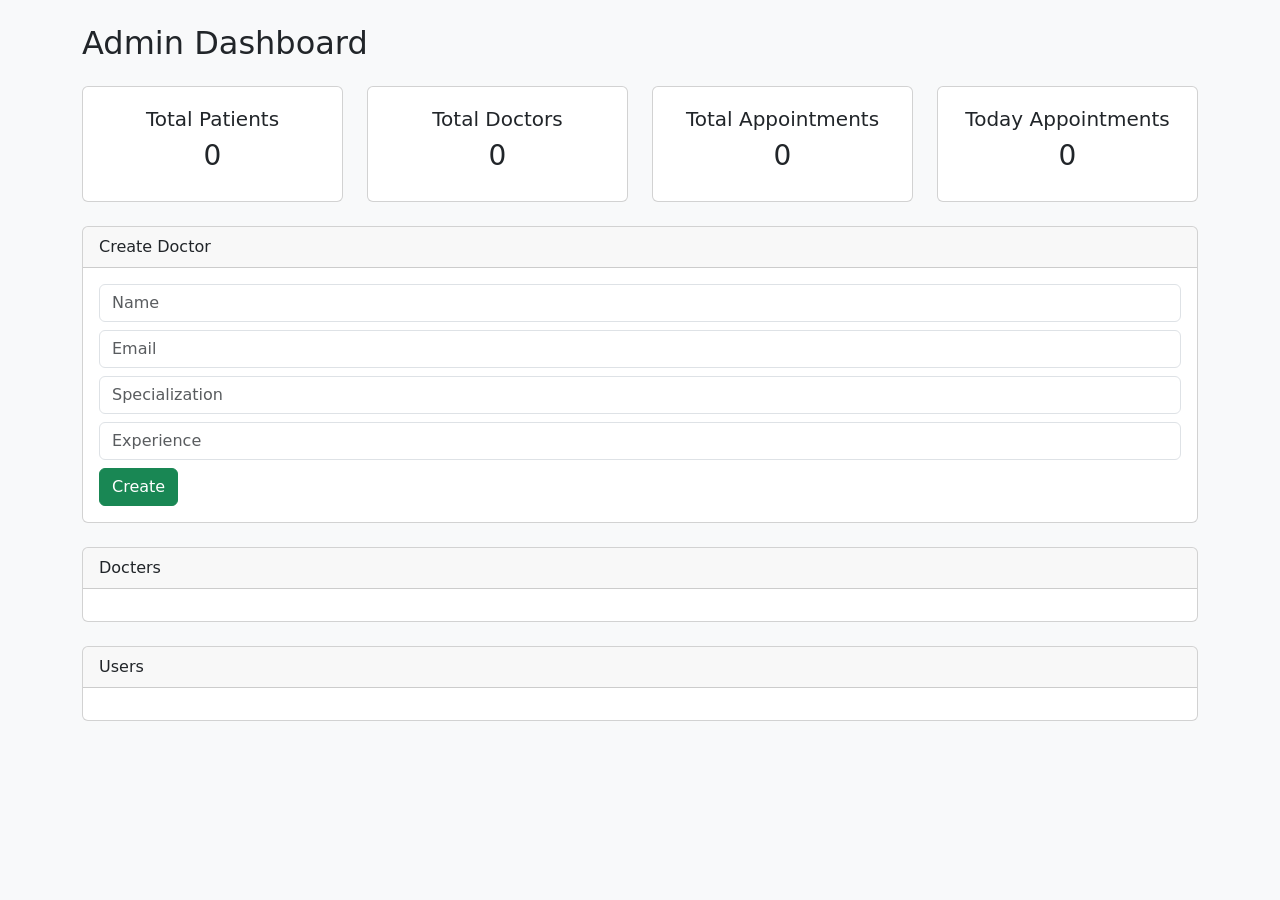
==== frontend/admin-dashboard.html @ 99e1549a "get all user and docters" ====
<!DOCTYPE html>
<html lang="en">
<head>
<meta charset="UTF-8">
<title>Admin Dashboard</title>

<link href="https://cdn.jsdelivr.net/npm/bootstrap@5.3.2/dist/css/bootstrap.min.css" rel="stylesheet"/>

<style>
.card-box { text-align:center; padding:20px; }
</style>
</head>

<body class="bg-light">

<div class="container py-4">

<h2 class="mb-4">Admin Dashboard</h2>

<!-- DASHBOARD STATS -->
<div class="row mb-4">
  <div class="col-md-3"><div class="card card-box"><h5>Total Patients</h5><h3 id="patients">0</h3></div></div>
  <div class="col-md-3"><div class="card card-box"><h5>Total Doctors</h5><h3 id="doctors">0</h3></div></div>
  <div class="col-md-3"><div class="card card-box"><h5>Total Appointments</h5><h3 id="appointments">0</h3></div></div>
  <div class="col-md-3"><div class="card card-box"><h5>Today Appointments</h5><h3 id="today">0</h3></div></div>
</div>

<!-- CREATE DOCTOR -->
<div class="card mb-4">
  <div class="card-header">Create Doctor</div>
  <div class="card-body">
    <input id="dname" class="form-control mb-2" placeholder="Name">
    <input id="demail" class="form-control mb-2" placeholder="Email">
    <input id="dspec" class="form-control mb-2" placeholder="Specialization">
    <input id="dexp" class="form-control mb-2" placeholder="Experience">
    <button class="btn btn-success" onclick="createDoctor()">Create</button>
  </div>
</div>

<!-- DOCTORS LIST -->
<div class="card mb-4">
  <div class="card-header">Docters</div>
  <div class="card-body" id="doctorList"></div>
</div>

<!-- USERS LIST -->
<div class="card">
  <div class="card-header">Users</div>
  <div class="card-body" id="userList"></div>
</div>

</div>

<script>
const API = "http://localhost:8080/api";

async function apiCall(url, options = {}) {
  const token = localStorage.getItem("accessToken");

  options.headers = {
    "Content-Type": "application/json",
    "Authorization": "Bearer " + token
  };

  return fetch(url, options);
}

// ================= DASHBOARD =================
async function loadDashboard(){
  const res = await apiCall(API + "/admin/dashboard");
  const data = await res.json();

  document.getElementById("patients").innerText = data.totalPatients;
  document.getElementById("doctors").innerText = data.totalDocters;
  document.getElementById("appointments").innerText = data.totalAppointments;
  document.getElementById("today").innerText = data.todayAppointments;
}

// ================= CREATE DOCTOR =================
async function createDoctor(){
  const payload = {
    name: dname.value,
    email: demail.value,
    specialization: dspec.value,
    experienceInYears: dexp.value
  };

  const res = await apiCall(API + "/admin/docter", {
    method:"POST",
    body: JSON.stringify(payload)
  });

  if(res.ok){
    alert("Doctor Created");
    loadDoctors();
  } else {
    alert("Error creating doctor");
  }
}

// ================= GET DOCTORS =================
async function loadDoctors(){
  const res = await apiCall(API + "/admin/docters");
  const data = await res.json();

  const html = data.map(d => `
    <div class="border p-2 mb-2">
      <b>${d.name}</b> (${d.specialization})
      <button class="btn btn-danger btn-sm float-end"
        onclick="deleteDoctor(${d.id})">Delete</button>
    </div>
  `).join("");

  document.getElementById("doctorList").innerHTML = html;
}

// ================= DELETE DOCTOR =================
async function deleteDoctor(id){
  await apiCall(API + "/admin/docters/" + id, { method:"DELETE" });
  loadDoctors();
}

// ================= USERS =================
async function loadUsers(){
  const res = await apiCall(API + "/admin/users");
  const data = await res.json();

  const html = data.map(u => `
    <div class="border p-2 mb-2">
      <b>${u.name}</b> (${u.email})
      <button class="btn btn-danger btn-sm float-end"
        onclick="deleteUser(${u.id})">Delete</button>
    </div>
  `).join("");

  document.getElementById("userList").innerHTML = html;
}

// ================= DELETE USER =================
async function deleteUser(id){
  await apiCall(API + "/admin/user/" + id, { method:"DELETE" });
  loadUsers();
}

// INIT
window.onload = () => {
  loadDashboard();
  loadDoctors();
  loadUsers();
};
</script>

</body>
</html>
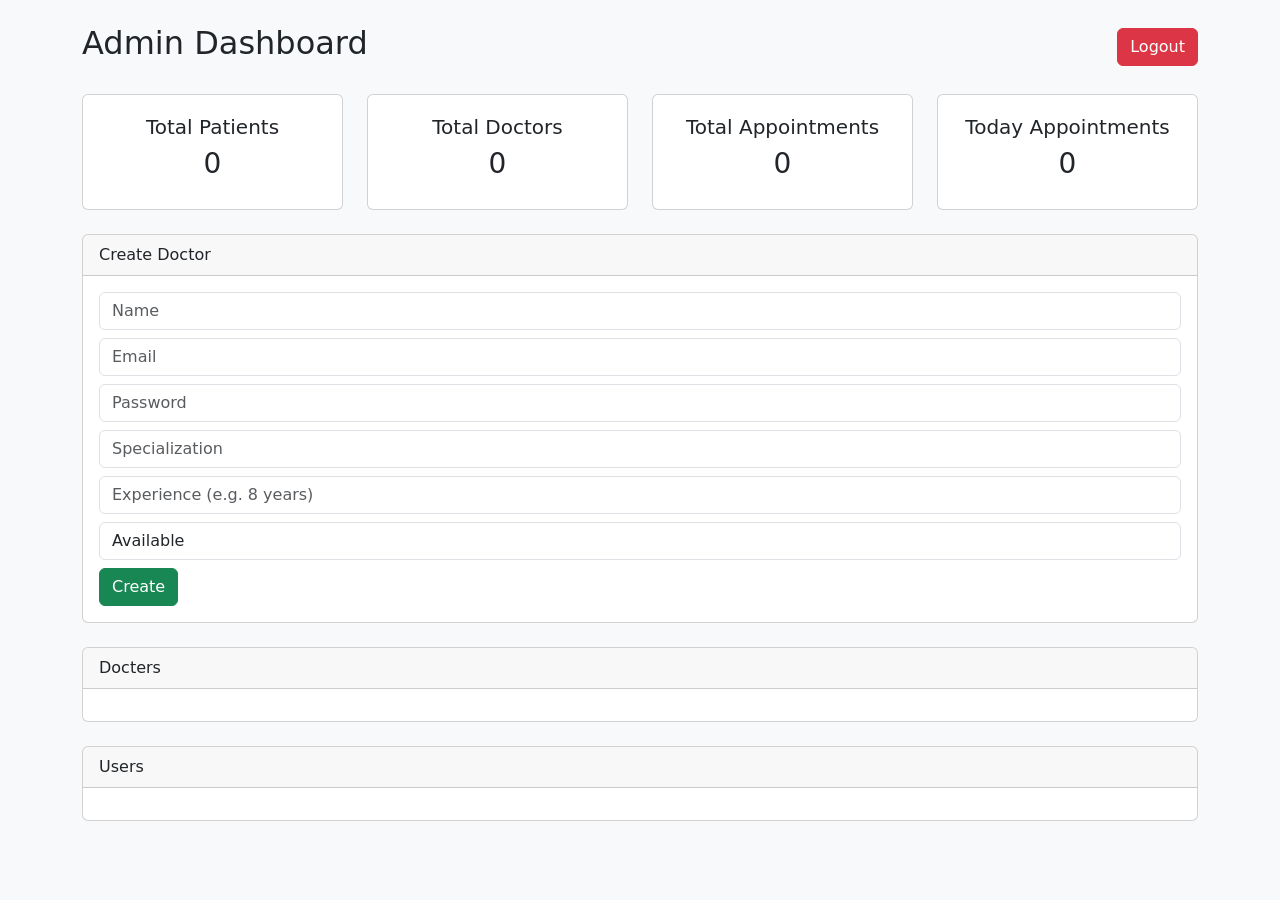
==== commit 41343db0: "create docter by admin" ====
--- a/frontend/admin-dashboard.html
+++ b/frontend/admin-dashboard.html
@@ -15,7 +15,10 @@
 
 <div class="container py-4">
 
-<h2 class="mb-4">Admin Dashboard</h2>
+<div class="d-flex justify-content-between align-items-center mb-4">
+  <h2>Admin Dashboard</h2>
+  <button class="btn btn-danger" onclick="logout()">Logout</button>
+</div>
 
 <!-- DASHBOARD STATS -->
 <div class="row mb-4">
@@ -29,11 +32,25 @@
 <div class="card mb-4">
   <div class="card-header">Create Doctor</div>
   <div class="card-body">
+
     <input id="dname" class="form-control mb-2" placeholder="Name">
+
     <input id="demail" class="form-control mb-2" placeholder="Email">
+
+    <input id="dpassword" type="password" class="form-control mb-2" placeholder="Password">
+
     <input id="dspec" class="form-control mb-2" placeholder="Specialization">
-    <input id="dexp" class="form-control mb-2" placeholder="Experience">
+
+    <input id="dexp" class="form-control mb-2" placeholder="Experience (e.g. 8 years)">
+
+    <!-- Availability -->
+    <select id="dstatus" class="form-control mb-2">
+      <option value="true">Available</option>
+      <option value="false">Not Available</option>
+    </select>
+
     <button class="btn btn-success" onclick="createDoctor()">Create</button>
+
   </div>
 </div>
 
@@ -77,24 +94,40 @@
 }
 
 // ================= CREATE DOCTOR =================
-async function createDoctor(){
+async function createDoctor() {
+
   const payload = {
-    name: dname.value,
-    email: demail.value,
-    specialization: dspec.value,
-    experienceInYears: dexp.value
+    name: document.getElementById("dname").value,
+    email: document.getElementById("demail").value,
+    password: document.getElementById("dpassword").value,
+    specialization: document.getElementById("dspec").value,
+    experianceInYears: document.getElementById("dexp").value, // ⚠️ match backend spelling
+    availibility_stutus: document.getElementById("dstatus").value === "true"
   };
 
+  console.log("Payload:", payload);
+
   const res = await apiCall(API + "/admin/docter", {
-    method:"POST",
+    method: "POST",
     body: JSON.stringify(payload)
   });
 
-  if(res.ok){
-    alert("Doctor Created");
+  const data = await res.json().catch(() => null);
+
+  if (res.ok) {
+    alert("✅ Doctor Created Successfully");
+
+    // clear form
+    document.getElementById("dname").value = "";
+    document.getElementById("demail").value = "";
+    document.getElementById("dpassword").value = "";
+    document.getElementById("dspec").value = "";
+    document.getElementById("dexp").value = "";
+    document.getElementById("dstatus").value = "true";
+
     loadDoctors();
   } else {
-    alert("Error creating doctor");
+    alert("❌ Error: " + (data?.message || "Failed"));
   }
 }
 
@@ -116,7 +149,7 @@
 
 // ================= DELETE DOCTOR =================
 async function deleteDoctor(id){
-  await apiCall(API + "/admin/docters/" + id, { method:"DELETE" });
+  await apiCall(API + "/admin/docter/" + id, { method:"DELETE" });
   loadDoctors();
 }
 
@@ -142,6 +175,28 @@
   loadUsers();
 }
 
+//================== LOGOUT =================
+async function logout() {
+        if (!confirm("Are you sure you want to logout?")) return;
+
+        const refreshToken = localStorage.getItem("refreshToken");
+
+        try {
+          await fetch("http://localhost:8080/api/auth/logout", {
+            method: "POST",
+            headers: {
+              "Content-Type": "application/json",
+            },
+            body: JSON.stringify({ refreshToken }),
+          });
+        } catch (e) {
+          console.log("Logout API failed");
+        }
+
+        localStorage.clear();
+        window.location.href = "login.html";
+      }
+
 // INIT
 window.onload = () => {
   loadDashboard();
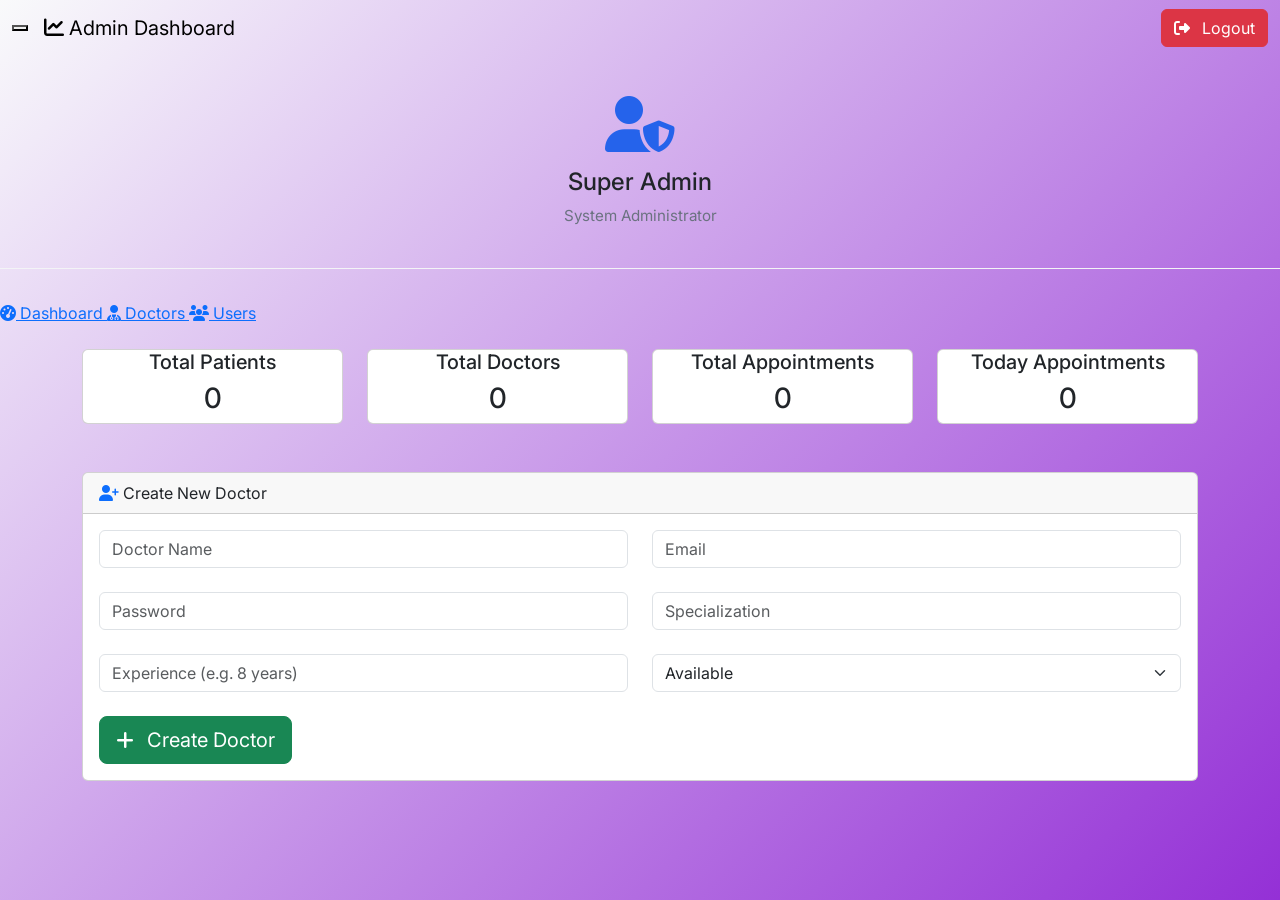
==== commit e0dacbba: "design admin-dashboard" ====
--- a/frontend/admin-dashboard.html
+++ b/frontend/admin-dashboard.html
@@ -1,75 +1,779 @@
-<!DOCTYPE html>
+<!doctype html>
 <html lang="en">
-<head>
-<meta charset="UTF-8">
-<title>Admin Dashboard</title>
-
-<link href="https://cdn.jsdelivr.net/npm/bootstrap@5.3.2/dist/css/bootstrap.min.css" rel="stylesheet"/>
-
-<style>
-.card-box { text-align:center; padding:20px; }
-</style>
-</head>
-
-<body class="bg-light">
-
-<div class="container py-4">
-
-<div class="d-flex justify-content-between align-items-center mb-4">
-  <h2>Admin Dashboard</h2>
-  <button class="btn btn-danger" onclick="logout()">Logout</button>
-</div>
-
-<!-- DASHBOARD STATS -->
-<div class="row mb-4">
-  <div class="col-md-3"><div class="card card-box"><h5>Total Patients</h5><h3 id="patients">0</h3></div></div>
-  <div class="col-md-3"><div class="card card-box"><h5>Total Doctors</h5><h3 id="doctors">0</h3></div></div>
-  <div class="col-md-3"><div class="card card-box"><h5>Total Appointments</h5><h3 id="appointments">0</h3></div></div>
-  <div class="col-md-3"><div class="card card-box"><h5>Today Appointments</h5><h3 id="today">0</h3></div></div>
-</div>
-
-<!-- CREATE DOCTOR -->
-<div class="card mb-4">
-  <div class="card-header">Create Doctor</div>
-  <div class="card-body">
-
-    <input id="dname" class="form-control mb-2" placeholder="Name">
-
-    <input id="demail" class="form-control mb-2" placeholder="Email">
-
-    <input id="dpassword" type="password" class="form-control mb-2" placeholder="Password">
-
-    <input id="dspec" class="form-control mb-2" placeholder="Specialization">
-
-    <input id="dexp" class="form-control mb-2" placeholder="Experience (e.g. 8 years)">
-
-    <!-- Availability -->
-    <select id="dstatus" class="form-control mb-2">
-      <option value="true">Available</option>
-      <option value="false">Not Available</option>
-    </select>
-
-    <button class="btn btn-success" onclick="createDoctor()">Create</button>
-
-  </div>
-</div>
-
-<!-- DOCTORS LIST -->
-<div class="card mb-4">
-  <div class="card-header">Docters</div>
-  <div class="card-body" id="doctorList"></div>
-</div>
-
-<!-- USERS LIST -->
-<div class="card">
-  <div class="card-header">Users</div>
-  <div class="card-body" id="userList"></div>
-</div>
-
-</div>
-
+  <head>
+    <meta charset="UTF-8" />
+    <meta name="viewport" content="width=device-width, initial-scale=1.0" />
+    <title>Admin Dashboard - MediCare Hospital</title>
+
+    <link
+      href="https://cdn.jsdelivr.net/npm/bootstrap@5.3.2/dist/css/bootstrap.min.css"
+      rel="stylesheet"
+    />
+    <link
+      href="https://cdnjs.cloudflare.com/ajax/libs/font-awesome/6.4.2/css/all.min.css"
+      rel="stylesheet"
+    />
+    <link
+      href="https://fonts.googleapis.com/css2?family=Inter:wght@300;400;500;600;700;800&display=swap"
+      rel="stylesheet"
+    />
+
+    <style>
+      :root {
+    --primary: #2563eb;
+    --primary-dark: #1d4ed8;
+    --secondary: #1e293b;
+    --success: #10b981;
+    --danger: #ef4444;
+    --gray-50: #f9fafb;
+    --gray-100: #f3f4f6;
+    --gray-900: #111827;
+    --sidebar-w: 280px;
+    --shadow: 0 10px 25px -5px rgba(0,0,0,0.1);
+    --shadow-lg: 0 20px 50px -10px rgba(0,0,0,0.15);
+}
+
+/* ================= BASE ================= */
+* { box-sizing: border-box; }
+
+html { height: 100%; }
+
+body {
+    font-family: 'Inter', -apple-system, sans-serif;
+    background: linear-gradient(135deg, var(--gray-50) 0%, #9430d6 100%);
+    min-height: 100vh;
+    margin: 0;
+    overflow-x: hidden;
+    overflow-y: auto;
+}
+
+/* ================= NAVBAR ================= */
+.navbar-custom {
+    background: white !important;
+    border-bottom: 1px solid #e5e7eb;
+    padding: 1rem 2rem;
+    box-shadow: var(--shadow);
+    position: sticky;
+    top: 0;
+    z-index: 1060;
+}
+
+.navbar-brand-custom {
+    font-size: 1.5rem;
+    font-weight: 800;
+    color: var(--primary) !important;
+    display: flex;
+    align-items: center;
+    gap: 0.75rem;
+}
+
+/* ================= HAMBURGER ================= */
+.hamburger {
+    width: 48px;
+    height: 48px;
+    border: 1px solid #d1d5db;
+    background: white;
+    border-radius: 12px;
+    display: flex;
+    flex-direction: column;
+    justify-content: center;
+    align-items: center;
+    gap: 4px;
+    cursor: pointer;
+    transition: all 0.3s ease;
+    box-shadow: var(--shadow);
+}
+
+.hamburger:hover {
+    border-color: var(--primary);
+    box-shadow: 0 5px 15px rgba(37,99,235,0.2);
+}
+
+.hamburger span {
+    height: 3px;
+    width: 24px;
+    background: var(--secondary);
+    border-radius: 2px;
+    transition: all 0.3s ease;
+}
+
+.hamburger.active span:nth-child(1) {
+    transform: rotate(45deg) translate(6px, 6px);
+}
+
+.hamburger.active span:nth-child(2) {
+    opacity: 0;
+}
+
+.hamburger.active span:nth-child(3) {
+    transform: rotate(-45deg) translate(6px, -6px);
+}
+
+ 
+
+/* ================= SIDEBAR ================= */
+.sidebar-custom {
+    width: var(--sidebar-w);
+    height: 100vh;
+    position: fixed;
+    top: 0;
+    left: 0;
+    background: white;
+    border-right: 1px solid #e5e7eb;
+    padding: 2rem 0;
+    transition: all 0.3s ease;
+    z-index: 1050;
+    box-shadow: var(--shadow-lg);
+    overflow-y: auto;
+}
+
+.sidebar-user {
+    padding: 2.5rem 2rem;
+    text-align: center;
+    border-bottom: 1px solid #f3f4f6;
+    margin-bottom: 2rem;
+}
+
+.sidebar-user i {
+    font-size: 3.5rem;
+    color: var(--primary);
+    margin-bottom: 1rem;
+}
+
+.sidebar-user h3 {
+    color: var(--secondary);
+    font-size: 1.3rem;
+    font-weight: 700;
+    margin: 0 0 0.5rem 0;
+}
+
+.sidebar-user p {
+    color: #6b7280;
+    font-size: 0.95rem;
+    margin: 0;
+}
+
+/* ================= SIDEBAR LINKS ================= */
+.sidebar-link {
+    display: flex;
+    align-items: center;
+    gap: 1rem;
+    padding: 1.25rem 2rem;
+    color: #6b7280 !important;
+    text-decoration: none !important;
+    font-weight: 600;
+    font-size: 1rem;
+    transition: all 0.3s ease;
+    border-left: 4px solid transparent;
+    margin: 0 1rem;
+    border-radius: 0 12px 12px 0;
+}
+
+.sidebar-link i {
+    font-size: 1.2rem;
+    width: 24px;
+    text-align: center;
+    color: #9ca3af;
+}
+
+.sidebar-link:hover {
+    color: var(--primary) !important;
+    background: #f8fafc;
+    border-left-color: var(--primary);
+    transform: translateX(8px);
+}
+
+.sidebar-link.active {
+    color: var(--primary) !important;
+    background: linear-gradient(90deg, rgba(37,99,235,0.1), transparent);
+    border-left-color: var(--primary);
+    font-weight: 700;
+}
+
+.sidebar-link.active i {
+    color: var(--primary);
+}
+
+/* ================= MAIN CONTENT ================= */
+.main-wrapper {
+    margin-left: var(--sidebar-w);
+    padding: 2.5rem;
+    min-height: 100vh;
+    transition: all 0.3s ease;
+    overflow-y: auto;
+}
+
+/* ================= STATS CARDS ================= */
+.stats-grid {
+    display: grid;
+    grid-template-columns: repeat(auto-fit, minmax(280px, 1fr));
+    gap: 2rem;
+    margin-bottom: 3rem;
+}
+
+.stat-card {
+    background: white;
+    border-radius: 20px;
+    padding: 2.5rem;
+    text-align: center;
+    border: 1px solid #f3f4f6;
+    box-shadow: var(--shadow);
+    transition: all 0.3s ease;
+    position: relative;
+    overflow: hidden;
+}
+
+.stat-card::before {
+    content: '';
+    position: absolute;
+    top: 0;
+    left: 0;
+    right: 0;
+    height: 4px;
+    background: linear-gradient(90deg, var(--primary), var(--success), var(--info));
+}
+
+.stat-card:hover {
+    transform: translateY(-8px);
+    box-shadow: var(--shadow-lg);
+}
+
+.stat-icon {
+    width: 80px;
+    height: 80px;
+    background: linear-gradient(135deg, var(--primary), var(--primary-dark));
+    border-radius: 20px;
+    display: flex;
+    align-items: center;
+    justify-content: center;
+    margin: 0 auto 1.5rem;
+    font-size: 2rem;
+    color: white;
+    box-shadow: 0 10px 30px rgba(37,99,235,0.3);
+}
+
+.stat-card:nth-child(2) .stat-icon {
+    background: linear-gradient(135deg, var(--success), #059669);
+    box-shadow: 0 10px 30px rgba(16,185,129,0.3);
+}
+
+.stat-card:nth-child(3) .stat-icon {
+    background: linear-gradient(135deg, var(--info), #0284c7);
+    box-shadow: 0 10px 30px rgba(56,189,248,0.3);
+}
+
+.stat-card:nth-child(4) .stat-icon {
+    background: linear-gradient(135deg, var(--warning), #d97706);
+    box-shadow: 0 10px 30px rgba(245,158,11,0.3);
+}
+
+.stat-label {
+    color: #6b7280;
+    font-size: 0.95rem;
+    font-weight: 600;
+    text-transform: uppercase;
+    letter-spacing: 0.5px;
+    margin-bottom: 1rem;
+}
+
+.stat-number {
+    font-size: 3rem;
+    font-weight: 800;
+    color: var(--secondary);
+    margin: 0;
+    line-height: 1;
+}
+
+/* ================= CONTENT CARDS ================= */
+.card-custom {
+    border: none !important;
+    border-radius: 20px !important;
+    background: white !important;
+    box-shadow: var(--shadow) !important;
+    margin-bottom: 2rem !important;
+    overflow: hidden;
+    text-align: center;
+}
+
+.card-header-custom {
+    background: linear-gradient(135deg, #f8fafc 0%, #f1f5f9 100%);
+    border-bottom: 1px solid #e5e7eb;
+    padding: 2rem 2.5rem !important;
+    font-weight: 700 !important;
+    font-size: 1.3rem !important;
+    color: var(--secondary) !important;
+    display: flex;
+    align-items: center;
+    gap: 1rem;
+}
+
+.card-body-custom {
+    padding: 2.5rem !important;
+    overflow-y: auto;
+    max-height: 70vh;
+}
+
+/* ================= FORM ELEMENTS ================= */
+.form-control-custom, .form-select-custom {
+    border-radius: 12px !important;
+    padding: 1rem 1.25rem !important;
+    border: 2px solid #e5e7eb !important;
+    background: white !important;
+    font-size: 1rem !important;
+    transition: all 0.3s ease !important;
+    margin-bottom: 1.5rem !important;
+    box-shadow: 0 1px 3px rgba(0,0,0,0.05);
+}
+
+.form-control-custom:focus, .form-select-custom:focus {
+    border-color: var(--primary) !important;
+    box-shadow: 0 0 0 3px rgba(37,99,235,0.1), var(--shadow);
+    transform: translateY(-2px);
+}
+
+/* ================= BUTTONS ================= */
+.btn-custom {
+    padding: 1rem 2rem !important;
+    border-radius: 12px !important;
+    font-weight: 600 !important;
+    font-size: 1rem !important;
+    border: none !important;
+    transition: all 0.3s ease !important;
+    box-shadow: var(--shadow);
+    text-transform: uppercase;
+    letter-spacing: 0.5px;
+}
+
+.btn-primary-custom {
+    background: linear-gradient(135deg, var(--primary), var(--primary-dark)) !important;
+    color: white !important;
+}
+
+.btn-success-custom {
+    background: linear-gradient(135deg, var(--success), #059669) !important;
+    color: white !important;
+}
+
+.btn-danger-custom {
+    background: linear-gradient(135deg, var(--danger), #dc2626) !important;
+    color: white !important;
+}
+
+.btn-custom:hover {
+    transform: translateY(-3px);
+    box-shadow: var(--shadow-lg);
+}
+
+/* ================= LIST ITEMS ================= */
+.list-item {
+    border: 1px solid #e5e7eb !important;
+    border-radius: 16px !important;
+    padding: 2rem !important;
+    margin-bottom: 1.5rem !important;
+    background: white !important;
+    transition: all 0.3s ease !important;
+    box-shadow: 0 2px 10px rgba(0,0,0,0.05) !important;
+    display: flex !important;
+    justify-content: space-between !important;
+    align-items: center !important;
+}
+
+.list-item:hover {
+    border-color: var(--primary) !important;
+    box-shadow: var(--shadow-lg);
+    transform: translateY(-2px);
+}
+
+/* ================= RESPONSIVE - SCROLL FIXED ================= */
+@media (max-width: 991px) {
+    .sidebar-custom { 
+        transform: translateX(-100%); 
+        z-index: 1050;
+    }
+    
+    .sidebar-custom.active { 
+        transform: translateX(0); 
+    }
+    
+    .main-wrapper { 
+        margin-left: 0 !important; 
+        padding: 2rem 1.5rem !important; 
+        /* ✅ FIXED: Always scrollable */
+        overflow-y: auto !important;
+        height: auto !important;
+    }
+    
+    /* ✅ FIXED: Body scroll lock ONLY when sidebar active */
+    body.sidebar-open {
+        overflow: hidden !important;
+    }
+    
+    /* ✅ FIXED: Overlay covers full screen */
+    .overlay {
+        z-index: 1045 !important;
+    }
+}
+
+@media (max-width: 768px) {
+    .main-wrapper { 
+        padding: 1.5rem 1rem !important; 
+        overflow-y: auto !important;
+    }
+    
+    .stats-grid { 
+        grid-template-columns: 1fr; 
+        gap: 1.5rem !important;
+    }
+    
+    .card-body-custom { 
+        padding: 2rem 1.5rem !important; 
+        max-height: none !important;
+        overflow-y: auto !important;
+    }
+    
+    .btn-custom { 
+        width: 100%; 
+        margin-bottom: 1rem !important;
+    }
+}
+
+@media (max-width: 576px) {
+    :root { 
+        --sidebar-w: 100vw; 
+    }
+    
+    .sidebar-custom { 
+        width: 100vw !important; 
+        /* ✅ FIXED: Sidebar scrolls independently */
+        overflow-y: auto !important;
+        overflow-x: hidden !important;
+    }
+    
+    .main-wrapper { 
+        padding: 1rem 0.75rem !important; 
+        /* ✅ FIXED: Main always scrolls */
+        overflow-y: auto !important;
+        height: auto !important;
+    }
+    
+    .list-item { 
+        flex-direction: column; 
+        gap: 1.5rem; 
+        text-align: center; 
+        padding: 1.75rem !important;
+    }
+    
+    /* ✅ FIXED: Mobile card padding */
+    .card-body-custom {
+        padding: 1.75rem 1.25rem !important;
+    }
+    
+    .stat-card {
+        padding: 2.5rem 1.5rem !important;
+        margin-bottom: 1.5rem !important;
+    }
+}
+
+/* ================= SCROLL LOCK - MOBILE ONLY ================= */
+@media (max-width: 991px) {
+    /* ✅ FIXED: Lock body scroll when sidebar open */
+    .sidebar-custom.active ~ .main-wrapper,
+    .sidebar-custom.active ~ body {
+        overflow: hidden !important;
+    }
+    
+    /* ✅ FIXED: Unlock when sidebar closed */
+    .sidebar-custom:not(.active) ~ .main-wrapper,
+    .sidebar-custom:not(.active) ~ body {
+        overflow-y: auto !important;
+    }
+}
+
+/* ================= SECTIONS ================= */
+.section { display: none; }
+.section.active { display: block; }
+
+.col-md-3.col-sm-6 {
+    text-align: center;
+}
+    </style>
+  </head>
+
+  <body>
 <script>
-const API = "http://localhost:8080/api";
+
+</script>
+
+
+    <!-- NAVBAR -->
+    <nav class="navbar">
+      <div class="container-fluid">
+        <div class="d-flex align-items-center gap-3">
+          <button id="toggleBtn" class="menu-toggle">
+            <span></span>
+            <span></span>
+            <span></span>
+          </button>
+          <span class="navbar-brand">
+            <i class="fas fa-chart-line"></i> Admin Dashboard
+          </span>
+        </div>
+        <button class="btn btn-danger" onclick="logout()">
+          <i class="fas fa-sign-out-alt me-2"></i> Logout
+        </button>
+      </div>
+    </nav>
+
+    <!-- OVERLAY -->
+    <div id="overlay" class="overlay"></div>
+
+    <!-- SIDEBAR -->
+    <div id="sidebar" class="sidebar">
+      <div class="sidebar-user">
+        <i class="fas fa-user-shield"></i>
+        <h4>Super Admin</h4>
+        <p>System Administrator</p>
+      </div>
+
+      <nav class="sidebar-nav">
+        <a href="#dashboard" class="active" onclick="showSection('dashboard')">
+          <i class="fas fa-tachometer-alt"></i>
+          <span>Dashboard</span>
+        </a>
+        <a href="#doctors" onclick="showSection('doctors')">
+          <i class="fas fa-user-md"></i>
+          <span>Doctors</span>
+        </a>
+        <a href="#users" onclick="showSection('users')">
+          <i class="fas fa-users"></i>
+          <span>Users</span>
+        </a>
+      </nav>
+    </div>
+
+    <!-- MAIN CONTENT -->
+    <div class="main-content">
+      <div class="container py-4">
+        <!-- DASHBOARD SECTION -->
+        <section id="dashboardSection" class="section active">
+          <div class="row stats-row mb-5 g-4" id="statsRow">
+            <div class="col-md-3 col-sm-6">
+              <div class="card card-box fade-in">
+                <h5>Total Patients</h5>
+                <h3 id="patients">0</h3>
+              </div>
+            </div>
+            <div class="col-md-3 col-sm-6">
+              <div class="card card-box fade-in">
+                <h5>Total Doctors</h5>
+                <h3 id="doctors">0</h3>
+              </div>
+            </div>
+            <div class="col-md-3 col-sm-6">
+              <div class="card card-box fade-in">
+                <h5>Total Appointments</h5>
+                <h3 id="appointments">0</h3>
+              </div>
+            </div>
+            <div class="col-md-3 col-sm-6">
+              <div class="card card-box fade-in">
+                <h5>Today Appointments</h5>
+                <h3 id="today">0</h3>
+              </div>
+            </div>
+          </div>
+
+          <!-- CREATE DOCTOR -->
+          <div class="card mb-4">
+            <div class="card-header">
+              <i class="fas fa-user-plus text-primary"></i>
+              Create New Doctor
+            </div>
+            <div class="card-body">
+              <div class="row g-4">
+                <div class="col-md-6">
+                  <input
+                    id="dname"
+                    class="form-control"
+                    placeholder="Doctor Name"
+                  />
+                </div>
+                <div class="col-md-6">
+                  <input
+                    id="demail"
+                    type="email"
+                    class="form-control"
+                    placeholder="Email"
+                  />
+                </div>
+                <div class="col-md-6">
+                  <input
+                    id="dpassword"
+                    type="password"
+                    class="form-control"
+                    placeholder="Password"
+                  />
+                </div>
+                <div class="col-md-6">
+                  <input
+                    id="dspec"
+                    class="form-control"
+                    placeholder="Specialization"
+                  />
+                </div>
+                <div class="col-md-6">
+                  <input
+                    id="dexp"
+                    class="form-control"
+                    placeholder="Experience (e.g. 8 years)"
+                  />
+                </div>
+                <div class="col-md-6">
+                  <select id="dstatus" class="form-select">
+                    <option value="true">Available</option>
+                    <option value="false">Not Available</option>
+                  </select>
+                </div>
+                <div class="col-12">
+                  <button
+                    class="btn btn-success btn-lg"
+                    onclick="createDoctor()"
+                  >
+                    <i class="fas fa-plus me-2"></i> Create Doctor
+                  </button>
+                </div>
+              </div>
+            </div>
+          </div>
+        </section>
+
+        <!-- DOCTORS SECTION -->
+        <section id="doctorsSection" class="section">
+          <div class="card">
+            <div class="card-header">
+              <i class="fas fa-user-md text-info"></i>
+              Doctors Management
+            </div>
+            <div class="card-body" id="doctorList">
+              <div class="text-center py-5">
+                <i class="fas fa-spinner fa-spin fa-3x text-muted mb-4"></i>
+                <h5 class="text-muted">Loading doctors...</h5>
+              </div>
+            </div>
+          </div>
+        </section>
+
+        <!-- USERS SECTION -->
+        <section id="usersSection" class="section">
+          <div class="card">
+            <div class="card-header">
+              <i class="fas fa-users text-success"></i>
+              Users Management
+            </div>
+            <div class="card-body" id="userList">
+              <div class="text-center py-5">
+                <i class="fas fa-spinner fa-spin fa-3x text-muted mb-4"></i>
+                <h5 class="text-muted">Loading users...</h5>
+              </div>
+            </div>
+          </div>
+        </section>
+      </div>
+    </div>
+
+    <script src="https://cdn.jsdelivr.net/npm/bootstrap@5.3.2/dist/js/bootstrap.bundle.min.js"></script>
+
+    <script>
+      // /* ================= SIDEBAR TOGGLE ================= */
+      // const toggleBtn = document.getElementById("toggleBtn");
+      // const sidebar = document.getElementById("sidebar");
+      // const overlay = document.getElementById("overlay");
+
+      // function toggleSidebar() {
+      //   sidebar.classList.toggle("active");
+      //   overlay.classList.toggle("active");
+      //   toggleBtn.classList.toggle("active");
+      //   document.body.style.overflow = sidebar.classList.contains("active")
+      //     ? "hidden"
+      //     : "";
+      // }
+
+      // toggleBtn.addEventListener("click", toggleSidebar);
+      // overlay.addEventListener("click", toggleSidebar);
+
+      // window.addEventListener("resize", () => {
+      //   if (window.innerWidth >= 992) {
+      //     sidebar.classList.remove("active");
+      //     overlay.classList.remove("active");
+      //     toggleBtn.classList.remove("active");
+      //     document.body.style.overflow = "";
+      //   }
+      // });
+
+      // // Close sidebar on mobile nav click
+      // document.querySelectorAll(".sidebar-nav a").forEach((link) => {
+      //   link.addEventListener("click", () => {
+      //     if (window.innerWidth < 992) toggleSidebar();
+      //   });
+      // });
+
+      // ✅ PERFECT MOBILE SCROLL HANDLER
+function toggleSidebar() {
+    const sidebar = document.querySelector('.sidebar-custom');
+    const overlay = document.querySelector('.overlay');
+    const hamburger = document.querySelector('.hamburger');
+    
+    sidebar.classList.toggle("active");
+    overlay.classList.toggle("active");
+    hamburger.classList.toggle("active");
+    
+    // 🔥 FIXED: Perfect mobile scroll lock
+    if (window.innerWidth <= 991) {
+        if (sidebar.classList.contains("active")) {
+            document.body.classList.add("sidebar-open");
+            document.body.style.overflow = "hidden";
+            document.documentElement.style.overflow = "hidden";
+        } else {
+            document.body.classList.remove("sidebar-open");
+            document.body.style.overflow = "";
+            document.documentElement.style.overflow = "";
+        }
+    }
+}
+
+// 🔥 FIXED: Resize handler
+window.addEventListener("resize", () => {
+    if (window.innerWidth > 991) {
+        document.querySelector('.sidebar-custom').classList.remove("active");
+        document.querySelector('.overlay').classList.remove("active");
+        document.querySelector('.hamburger').classList.remove("active");
+        document.body.classList.remove("sidebar-open");
+        document.body.style.overflow = "";
+        document.documentElement.style.overflow = "";
+    }
+});
+
+// 🔥 FIXED: Touch move prevention on overlay
+document.querySelector('.overlay').addEventListener('touchmove', (e) => {
+    e.preventDefault();
+}, { passive: false });
+
+      /* ================= SECTION SWITCHING ================= */
+      function showSection(sectionName) {
+        document.querySelectorAll(".section").forEach((section) => {
+          section.classList.remove("active");
+        });
+        document
+          .getElementById(sectionName + "Section")
+          .classList.add("active");
+
+        document.querySelectorAll(".sidebar-nav a").forEach((link) => {
+          link.classList.remove("active");
+        });
+        event.target.classList.add("active");
+      }
+
+ const API = "http://localhost:8080/api";
 
 async function apiCall(url, options = {}) {
   const token = localStorage.getItem("accessToken");
@@ -204,7 +908,5 @@
   loadUsers();
 };
 </script>
-
-</body>
+  </body>
 </html>
-
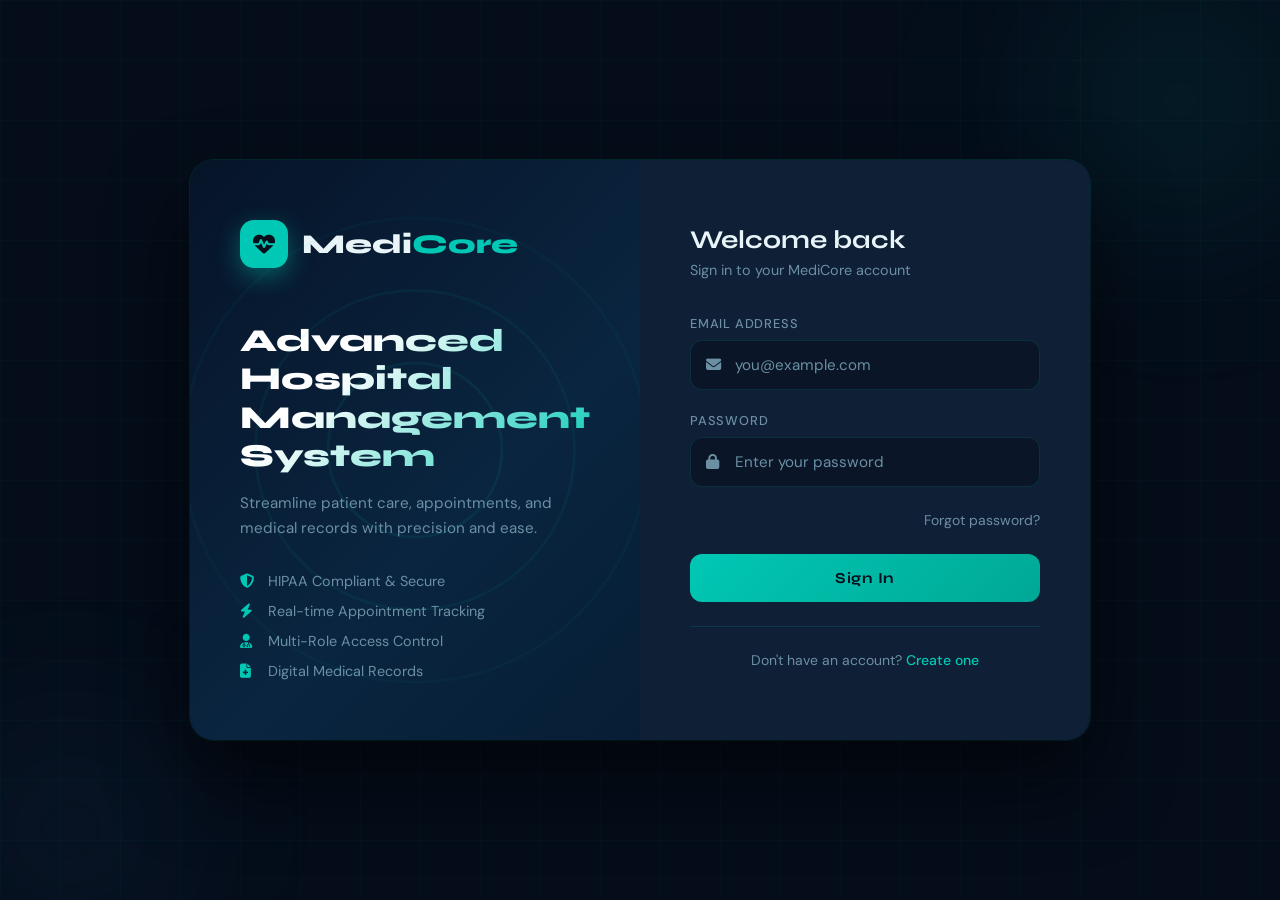
==== commit 149425c2: "edit css file and modify" ====
--- a/frontend/admin-dashboard.html
+++ b/frontend/admin-dashboard.html
@@ -1,912 +1,449 @@
 <!doctype html>
 <html lang="en">
-  <head>
-    <meta charset="UTF-8" />
-    <meta name="viewport" content="width=device-width, initial-scale=1.0" />
-    <title>Admin Dashboard - MediCare Hospital</title>
-
-    <link
-      href="https://cdn.jsdelivr.net/npm/bootstrap@5.3.2/dist/css/bootstrap.min.css"
-      rel="stylesheet"
-    />
-    <link
-      href="https://cdnjs.cloudflare.com/ajax/libs/font-awesome/6.4.2/css/all.min.css"
-      rel="stylesheet"
-    />
-    <link
-      href="https://fonts.googleapis.com/css2?family=Inter:wght@300;400;500;600;700;800&display=swap"
-      rel="stylesheet"
-    />
-
-    <style>
-      :root {
-    --primary: #2563eb;
-    --primary-dark: #1d4ed8;
-    --secondary: #1e293b;
-    --success: #10b981;
-    --danger: #ef4444;
-    --gray-50: #f9fafb;
-    --gray-100: #f3f4f6;
-    --gray-900: #111827;
-    --sidebar-w: 280px;
-    --shadow: 0 10px 25px -5px rgba(0,0,0,0.1);
-    --shadow-lg: 0 20px 50px -10px rgba(0,0,0,0.15);
-}
-
-/* ================= BASE ================= */
-* { box-sizing: border-box; }
-
-html { height: 100%; }
-
-body {
-    font-family: 'Inter', -apple-system, sans-serif;
-    background: linear-gradient(135deg, var(--gray-50) 0%, #9430d6 100%);
-    min-height: 100vh;
-    margin: 0;
-    overflow-x: hidden;
-    overflow-y: auto;
-}
-
-/* ================= NAVBAR ================= */
-.navbar-custom {
-    background: white !important;
-    border-bottom: 1px solid #e5e7eb;
-    padding: 1rem 2rem;
-    box-shadow: var(--shadow);
-    position: sticky;
-    top: 0;
-    z-index: 1060;
-}
-
-.navbar-brand-custom {
-    font-size: 1.5rem;
-    font-weight: 800;
-    color: var(--primary) !important;
-    display: flex;
-    align-items: center;
-    gap: 0.75rem;
-}
-
-/* ================= HAMBURGER ================= */
-.hamburger {
-    width: 48px;
-    height: 48px;
-    border: 1px solid #d1d5db;
-    background: white;
-    border-radius: 12px;
-    display: flex;
-    flex-direction: column;
-    justify-content: center;
-    align-items: center;
-    gap: 4px;
-    cursor: pointer;
-    transition: all 0.3s ease;
-    box-shadow: var(--shadow);
-}
-
-.hamburger:hover {
-    border-color: var(--primary);
-    box-shadow: 0 5px 15px rgba(37,99,235,0.2);
-}
-
-.hamburger span {
-    height: 3px;
-    width: 24px;
-    background: var(--secondary);
-    border-radius: 2px;
-    transition: all 0.3s ease;
-}
-
-.hamburger.active span:nth-child(1) {
-    transform: rotate(45deg) translate(6px, 6px);
-}
-
-.hamburger.active span:nth-child(2) {
-    opacity: 0;
-}
-
-.hamburger.active span:nth-child(3) {
-    transform: rotate(-45deg) translate(6px, -6px);
-}
-
- 
-
-/* ================= SIDEBAR ================= */
-.sidebar-custom {
-    width: var(--sidebar-w);
-    height: 100vh;
-    position: fixed;
-    top: 0;
-    left: 0;
-    background: white;
-    border-right: 1px solid #e5e7eb;
-    padding: 2rem 0;
-    transition: all 0.3s ease;
-    z-index: 1050;
-    box-shadow: var(--shadow-lg);
-    overflow-y: auto;
-}
-
-.sidebar-user {
-    padding: 2.5rem 2rem;
-    text-align: center;
-    border-bottom: 1px solid #f3f4f6;
-    margin-bottom: 2rem;
-}
-
-.sidebar-user i {
-    font-size: 3.5rem;
-    color: var(--primary);
-    margin-bottom: 1rem;
-}
-
-.sidebar-user h3 {
-    color: var(--secondary);
-    font-size: 1.3rem;
-    font-weight: 700;
-    margin: 0 0 0.5rem 0;
-}
-
-.sidebar-user p {
-    color: #6b7280;
-    font-size: 0.95rem;
-    margin: 0;
-}
-
-/* ================= SIDEBAR LINKS ================= */
-.sidebar-link {
-    display: flex;
-    align-items: center;
-    gap: 1rem;
-    padding: 1.25rem 2rem;
-    color: #6b7280 !important;
-    text-decoration: none !important;
-    font-weight: 600;
-    font-size: 1rem;
-    transition: all 0.3s ease;
-    border-left: 4px solid transparent;
-    margin: 0 1rem;
-    border-radius: 0 12px 12px 0;
-}
-
-.sidebar-link i {
-    font-size: 1.2rem;
-    width: 24px;
-    text-align: center;
-    color: #9ca3af;
-}
-
-.sidebar-link:hover {
-    color: var(--primary) !important;
-    background: #f8fafc;
-    border-left-color: var(--primary);
-    transform: translateX(8px);
-}
-
-.sidebar-link.active {
-    color: var(--primary) !important;
-    background: linear-gradient(90deg, rgba(37,99,235,0.1), transparent);
-    border-left-color: var(--primary);
-    font-weight: 700;
-}
-
-.sidebar-link.active i {
-    color: var(--primary);
-}
-
-/* ================= MAIN CONTENT ================= */
-.main-wrapper {
-    margin-left: var(--sidebar-w);
-    padding: 2.5rem;
-    min-height: 100vh;
-    transition: all 0.3s ease;
-    overflow-y: auto;
-}
-
-/* ================= STATS CARDS ================= */
-.stats-grid {
-    display: grid;
-    grid-template-columns: repeat(auto-fit, minmax(280px, 1fr));
-    gap: 2rem;
-    margin-bottom: 3rem;
-}
-
-.stat-card {
-    background: white;
-    border-radius: 20px;
-    padding: 2.5rem;
-    text-align: center;
-    border: 1px solid #f3f4f6;
-    box-shadow: var(--shadow);
-    transition: all 0.3s ease;
-    position: relative;
-    overflow: hidden;
-}
-
-.stat-card::before {
-    content: '';
-    position: absolute;
-    top: 0;
-    left: 0;
-    right: 0;
-    height: 4px;
-    background: linear-gradient(90deg, var(--primary), var(--success), var(--info));
-}
-
-.stat-card:hover {
-    transform: translateY(-8px);
-    box-shadow: var(--shadow-lg);
-}
-
-.stat-icon {
-    width: 80px;
-    height: 80px;
-    background: linear-gradient(135deg, var(--primary), var(--primary-dark));
-    border-radius: 20px;
-    display: flex;
-    align-items: center;
-    justify-content: center;
-    margin: 0 auto 1.5rem;
-    font-size: 2rem;
-    color: white;
-    box-shadow: 0 10px 30px rgba(37,99,235,0.3);
-}
-
-.stat-card:nth-child(2) .stat-icon {
-    background: linear-gradient(135deg, var(--success), #059669);
-    box-shadow: 0 10px 30px rgba(16,185,129,0.3);
-}
-
-.stat-card:nth-child(3) .stat-icon {
-    background: linear-gradient(135deg, var(--info), #0284c7);
-    box-shadow: 0 10px 30px rgba(56,189,248,0.3);
-}
-
-.stat-card:nth-child(4) .stat-icon {
-    background: linear-gradient(135deg, var(--warning), #d97706);
-    box-shadow: 0 10px 30px rgba(245,158,11,0.3);
-}
-
-.stat-label {
-    color: #6b7280;
-    font-size: 0.95rem;
-    font-weight: 600;
-    text-transform: uppercase;
-    letter-spacing: 0.5px;
-    margin-bottom: 1rem;
-}
-
-.stat-number {
-    font-size: 3rem;
-    font-weight: 800;
-    color: var(--secondary);
-    margin: 0;
-    line-height: 1;
-}
-
-/* ================= CONTENT CARDS ================= */
-.card-custom {
-    border: none !important;
-    border-radius: 20px !important;
-    background: white !important;
-    box-shadow: var(--shadow) !important;
-    margin-bottom: 2rem !important;
-    overflow: hidden;
-    text-align: center;
-}
-
-.card-header-custom {
-    background: linear-gradient(135deg, #f8fafc 0%, #f1f5f9 100%);
-    border-bottom: 1px solid #e5e7eb;
-    padding: 2rem 2.5rem !important;
-    font-weight: 700 !important;
-    font-size: 1.3rem !important;
-    color: var(--secondary) !important;
-    display: flex;
-    align-items: center;
-    gap: 1rem;
-}
-
-.card-body-custom {
-    padding: 2.5rem !important;
-    overflow-y: auto;
-    max-height: 70vh;
-}
-
-/* ================= FORM ELEMENTS ================= */
-.form-control-custom, .form-select-custom {
-    border-radius: 12px !important;
-    padding: 1rem 1.25rem !important;
-    border: 2px solid #e5e7eb !important;
-    background: white !important;
-    font-size: 1rem !important;
-    transition: all 0.3s ease !important;
-    margin-bottom: 1.5rem !important;
-    box-shadow: 0 1px 3px rgba(0,0,0,0.05);
-}
-
-.form-control-custom:focus, .form-select-custom:focus {
-    border-color: var(--primary) !important;
-    box-shadow: 0 0 0 3px rgba(37,99,235,0.1), var(--shadow);
-    transform: translateY(-2px);
-}
-
-/* ================= BUTTONS ================= */
-.btn-custom {
-    padding: 1rem 2rem !important;
-    border-radius: 12px !important;
-    font-weight: 600 !important;
-    font-size: 1rem !important;
-    border: none !important;
-    transition: all 0.3s ease !important;
-    box-shadow: var(--shadow);
-    text-transform: uppercase;
-    letter-spacing: 0.5px;
-}
-
-.btn-primary-custom {
-    background: linear-gradient(135deg, var(--primary), var(--primary-dark)) !important;
-    color: white !important;
-}
-
-.btn-success-custom {
-    background: linear-gradient(135deg, var(--success), #059669) !important;
-    color: white !important;
-}
-
-.btn-danger-custom {
-    background: linear-gradient(135deg, var(--danger), #dc2626) !important;
-    color: white !important;
-}
-
-.btn-custom:hover {
-    transform: translateY(-3px);
-    box-shadow: var(--shadow-lg);
-}
-
-/* ================= LIST ITEMS ================= */
-.list-item {
-    border: 1px solid #e5e7eb !important;
-    border-radius: 16px !important;
-    padding: 2rem !important;
-    margin-bottom: 1.5rem !important;
-    background: white !important;
-    transition: all 0.3s ease !important;
-    box-shadow: 0 2px 10px rgba(0,0,0,0.05) !important;
-    display: flex !important;
-    justify-content: space-between !important;
-    align-items: center !important;
-}
-
-.list-item:hover {
-    border-color: var(--primary) !important;
-    box-shadow: var(--shadow-lg);
-    transform: translateY(-2px);
-}
-
-/* ================= RESPONSIVE - SCROLL FIXED ================= */
-@media (max-width: 991px) {
-    .sidebar-custom { 
-        transform: translateX(-100%); 
-        z-index: 1050;
+<head>
+  <meta charset="UTF-8"/>
+  <meta name="viewport" content="width=device-width, initial-scale=1.0"/>
+  <title>MediCore — Admin Dashboard</title>
+  <link href="https://fonts.googleapis.com/css2?family=Syne:wght@400;600;700;800&family=DM+Sans:wght@300;400;500&display=swap" rel="stylesheet"/>
+  <link href="https://cdnjs.cloudflare.com/ajax/libs/font-awesome/6.4.2/css/all.min.css" rel="stylesheet"/>
+  <style>
+    :root{
+      --bg:#060e1c;--surface:#0b1829;--card:#101f36;--card2:#0d1a2f;
+      --border:rgba(160,80,255,0.15);--border2:rgba(255,255,255,0.06);
+      --purple:#a855f7;--purple-dim:rgba(168,85,247,0.08);--purple-glow:rgba(168,85,247,0.2);
+      --teal:#00c8b4;--teal-dim:rgba(0,200,180,0.08);
+      --accent:#4facfe;--text:#dce9f0;--muted:#5a7a8e;--danger:#ff6b8a;
+      --success:#00c8b4;--warn:#ffa552;--sidebar:260px;
     }
-    
-    .sidebar-custom.active { 
-        transform: translateX(0); 
+    *{box-sizing:border-box;margin:0;padding:0}
+    html,body{height:100%;overflow:hidden;}
+    body{background:var(--bg);font-family:'DM Sans',sans-serif;color:var(--text);display:flex;flex-direction:column;}
+
+    .topbar{height:64px;background:var(--surface);border-bottom:1px solid var(--border);display:flex;align-items:center;justify-content:space-between;padding:0 24px;flex-shrink:0;z-index:100;box-shadow:0 2px 20px rgba(0,0,0,0.4);}
+    .topbar-left{display:flex;align-items:center;gap:16px;}
+    .hamburger{width:40px;height:40px;border:1px solid var(--border);background:var(--card);border-radius:10px;display:flex;flex-direction:column;justify-content:center;align-items:center;gap:5px;cursor:pointer;transition:0.3s;flex-shrink:0;}
+    .hamburger:hover{border-color:var(--purple);}
+    .hamburger span{width:18px;height:2px;background:var(--text);border-radius:2px;transition:0.3s;}
+    .hamburger.open span:nth-child(1){transform:rotate(45deg) translate(5px,5px);}
+    .hamburger.open span:nth-child(2){opacity:0;}
+    .hamburger.open span:nth-child(3){transform:rotate(-45deg) translate(5px,-5px);}
+    .brand{display:flex;align-items:center;gap:10px;text-decoration:none;}
+    .brand-icon{width:36px;height:36px;background:linear-gradient(135deg,var(--purple),#7c3aed);border-radius:9px;display:flex;align-items:center;justify-content:center;color:#fff;font-size:16px;box-shadow:0 4px 12px rgba(168,85,247,0.4);}
+    .brand-name{font-family:'Syne',sans-serif;font-size:1.2rem;font-weight:800;color:var(--text);}
+    .brand-name span{color:var(--purple);}
+    .topbar-right{display:flex;align-items:center;gap:12px;}
+    .admin-badge{background:var(--purple-dim);border:1px solid rgba(168,85,247,0.25);color:var(--purple);border-radius:20px;padding:4px 12px;font-size:0.78rem;font-weight:600;letter-spacing:0.5px;}
+    .btn-logout{background:rgba(255,107,138,0.1);border:1px solid rgba(255,107,138,0.3);color:var(--danger);border-radius:10px;padding:7px 14px;font-size:0.825rem;font-weight:600;cursor:pointer;transition:0.3s;display:flex;align-items:center;gap:6px;}
+    .btn-logout:hover{background:rgba(255,107,138,0.18);}
+
+    .layout{display:flex;flex:1;overflow:hidden;}
+    .sidebar{width:var(--sidebar);flex-shrink:0;background:var(--surface);border-right:1px solid var(--border);display:flex;flex-direction:column;overflow-y:auto;transition:transform 0.35s cubic-bezier(0.4,0,0.2,1);}
+    .sidebar-user{padding:24px 20px;border-bottom:1px solid var(--border);text-align:center;}
+    .sidebar-avatar{width:60px;height:60px;border-radius:16px;background:linear-gradient(135deg,var(--purple),#7c3aed);display:flex;align-items:center;justify-content:center;font-size:22px;color:#fff;margin:0 auto 12px;box-shadow:0 8px 20px rgba(168,85,247,0.3);}
+    .sidebar-name{font-family:'Syne',sans-serif;font-weight:700;font-size:1rem;margin-bottom:4px;}
+    .sidebar-role{font-size:0.75rem;padding:3px 10px;background:var(--purple-dim);color:var(--purple);border:1px solid rgba(168,85,247,0.2);border-radius:20px;display:inline-block;}
+    .nav-label{padding:12px 20px 6px;font-size:0.7rem;font-weight:600;color:var(--muted);text-transform:uppercase;letter-spacing:1px;}
+    .nav-item{display:flex;align-items:center;gap:12px;padding:11px 20px;color:var(--muted);font-size:0.9rem;font-weight:500;cursor:pointer;transition:all 0.2s;border-left:3px solid transparent;margin:2px 0;}
+    .nav-item i{width:18px;text-align:center;font-size:0.95rem;}
+    .nav-item:hover{color:var(--text);background:rgba(255,255,255,0.04);}
+    .nav-item.active{color:var(--purple);background:var(--purple-dim);border-left-color:var(--purple);}
+
+    .main{flex:1;overflow-y:auto;padding:28px;}
+    .page{display:none;}
+    .page.active{display:block;animation:fadeUp 0.4s ease;}
+    @keyframes fadeUp{from{opacity:0;transform:translateY(16px)}to{opacity:1;transform:translateY(0)}}
+    .page-title{font-family:'Syne',sans-serif;font-size:1.4rem;font-weight:700;margin-bottom:6px;}
+    .page-sub{color:var(--muted);font-size:0.875rem;margin-bottom:24px;}
+
+    /* Stats */
+    .stats-grid{display:grid;grid-template-columns:repeat(4,1fr);gap:16px;margin-bottom:28px;}
+    .stat-card{background:var(--card);border:1px solid var(--border);border-radius:16px;padding:20px;position:relative;overflow:hidden;transition:0.3s;}
+    .stat-card:hover{transform:translateY(-4px);box-shadow:0 16px 40px rgba(0,0,0,0.3);}
+    .stat-card::before{content:'';position:absolute;top:0;left:0;right:0;height:3px;}
+    .stat-card:nth-child(1)::before{background:linear-gradient(90deg,var(--teal),var(--accent));}
+    .stat-card:nth-child(2)::before{background:linear-gradient(90deg,var(--purple),#ec4899);}
+    .stat-card:nth-child(3)::before{background:linear-gradient(90deg,var(--accent),#0284c7);}
+    .stat-card:nth-child(4)::before{background:linear-gradient(90deg,var(--warn),#f59e0b);}
+    .stat-icon{width:44px;height:44px;border-radius:12px;display:flex;align-items:center;justify-content:center;font-size:18px;margin-bottom:12px;}
+    .si-1{background:rgba(0,200,180,0.1);color:var(--teal);}
+    .si-2{background:rgba(168,85,247,0.1);color:var(--purple);}
+    .si-3{background:rgba(79,172,254,0.1);color:var(--accent);}
+    .si-4{background:rgba(255,165,82,0.1);color:var(--warn);}
+    .stat-num{font-family:'Syne',sans-serif;font-size:2rem;font-weight:800;line-height:1;}
+    .stat-label{color:var(--muted);font-size:0.82rem;margin-top:4px;}
+
+    .card{background:var(--card);border:1px solid var(--border);border-radius:18px;overflow:hidden;margin-bottom:20px;}
+    .card-head{padding:18px 24px;border-bottom:1px solid var(--border);display:flex;align-items:center;justify-content:space-between;}
+    .card-head-title{font-family:'Syne',sans-serif;font-size:1rem;font-weight:700;display:flex;align-items:center;gap:10px;}
+    .card-head-title i{color:var(--purple);}
+    .card-body{padding:24px;}
+    .form-grid{display:grid;grid-template-columns:1fr 1fr;gap:16px;}
+    .form-group{margin-bottom:16px;}
+    .form-group label{display:block;font-size:0.77rem;font-weight:500;color:var(--muted);margin-bottom:6px;text-transform:uppercase;letter-spacing:0.8px;}
+    .form-group input,.form-group select{width:100%;background:var(--surface);border:1.5px solid var(--border2);border-radius:11px;padding:12px 14px;color:var(--text);font-family:'DM Sans',sans-serif;font-size:0.9rem;transition:0.3s;outline:none;appearance:none;}
+    .form-group input::placeholder{color:var(--muted);}
+    .form-group input:focus,.form-group select:focus{border-color:var(--purple);background:var(--purple-dim);box-shadow:0 0 0 3px var(--purple-glow);}
+    .btn{border:none;border-radius:10px;padding:10px 20px;font-family:'DM Sans',sans-serif;font-weight:600;font-size:0.875rem;cursor:pointer;transition:all 0.3s;display:inline-flex;align-items:center;gap:7px;}
+    .btn-purple{background:linear-gradient(135deg,var(--purple),#7c3aed);color:#fff;}
+    .btn-purple:hover{transform:translateY(-2px);box-shadow:0 8px 20px rgba(168,85,247,0.4);}
+    .btn-success{background:linear-gradient(135deg,var(--teal),#00a896);color:#060e1c;}
+    .btn-success:hover{transform:translateY(-2px);}
+    .btn-danger-sm{background:rgba(255,107,138,0.1);border:1px solid rgba(255,107,138,0.3);color:var(--danger);border-radius:8px;padding:6px 12px;font-size:0.78rem;font-weight:600;cursor:pointer;transition:0.2s;display:inline-flex;align-items:center;gap:5px;}
+    .btn-danger-sm:hover{background:rgba(255,107,138,0.2);}
+    .btn-sm{padding:7px 14px;font-size:0.8rem;}
+    .btn-full{width:100%;}
+
+    .list-item{background:var(--card2);border:1px solid var(--border2);border-radius:13px;padding:16px 18px;margin-bottom:10px;display:flex;align-items:center;justify-content:space-between;gap:16px;transition:0.3s;}
+    .list-item:hover{border-color:var(--border);box-shadow:0 4px 16px rgba(0,0,0,0.25);}
+    .list-item-info{display:flex;align-items:center;gap:14px;flex:1;}
+    .list-avatar{width:40px;height:40px;border-radius:11px;display:flex;align-items:center;justify-content:center;font-size:16px;font-weight:700;flex-shrink:0;}
+    .la-doc{background:linear-gradient(135deg,var(--accent),#0284c7);color:#fff;}
+    .la-user{background:linear-gradient(135deg,var(--teal),#00a896);color:#060e1c;}
+    .la-admin{background:linear-gradient(135deg,var(--purple),#7c3aed);color:#fff;}
+    .list-name{font-weight:600;font-size:0.925rem;margin-bottom:2px;}
+    .list-meta{color:var(--muted);font-size:0.8rem;}
+    .badge-sm{font-size:0.72rem;padding:3px 8px;border-radius:16px;font-weight:600;margin-left:6px;}
+    .badge-admin{background:var(--purple-dim);color:var(--purple);border:1px solid rgba(168,85,247,0.2);}
+    .badge-doc{background:rgba(79,172,254,0.08);color:var(--accent);border:1px solid rgba(79,172,254,0.2);}
+    .badge-patient{background:var(--teal-dim);color:var(--teal);border:1px solid rgba(0,200,180,0.2);}
+
+    .empty{text-align:center;padding:40px;color:var(--muted);}
+    .empty i{font-size:2.5rem;margin-bottom:12px;opacity:0.4;}
+    .overlay{position:fixed;inset:0;background:rgba(0,0,0,0.6);z-index:49;display:none;}
+    .overlay.show{display:block;}
+    .alert{border-radius:10px;padding:12px 16px;margin-bottom:16px;font-size:0.875rem;display:none;align-items:center;gap:8px;}
+    .alert-success{background:rgba(0,200,180,0.08);border:1px solid rgba(0,200,180,0.25);color:var(--success);}
+    .alert-error{background:rgba(255,107,138,0.08);border:1px solid rgba(255,107,138,0.25);color:var(--danger);}
+
+    @media(max-width:900px){.stats-grid{grid-template-columns:1fr 1fr;}}
+    @media(max-width:768px){
+      .sidebar{position:fixed;top:64px;left:0;bottom:0;z-index:50;transform:translateX(-100%);width:260px;}
+      .sidebar.open{transform:translateX(0);}
+      .main{padding:20px 16px;}
+      .form-grid{grid-template-columns:1fr;}
     }
-    
-    .main-wrapper { 
-        margin-left: 0 !important; 
-        padding: 2rem 1.5rem !important; 
-        /* ✅ FIXED: Always scrollable */
-        overflow-y: auto !important;
-        height: auto !important;
+    @media(max-width:560px){
+      .stats-grid{grid-template-columns:1fr 1fr;}
+      .topbar{padding:0 16px;}
+      .admin-badge{display:none;}
+      .list-item{flex-direction:column;align-items:flex-start;}
     }
-    
-    /* ✅ FIXED: Body scroll lock ONLY when sidebar active */
-    body.sidebar-open {
-        overflow: hidden !important;
-    }
-    
-    /* ✅ FIXED: Overlay covers full screen */
-    .overlay {
-        z-index: 1045 !important;
-    }
-}
-
-@media (max-width: 768px) {
-    .main-wrapper { 
-        padding: 1.5rem 1rem !important; 
-        overflow-y: auto !important;
-    }
-    
-    .stats-grid { 
-        grid-template-columns: 1fr; 
-        gap: 1.5rem !important;
-    }
-    
-    .card-body-custom { 
-        padding: 2rem 1.5rem !important; 
-        max-height: none !important;
-        overflow-y: auto !important;
-    }
-    
-    .btn-custom { 
-        width: 100%; 
-        margin-bottom: 1rem !important;
-    }
-}
-
-@media (max-width: 576px) {
-    :root { 
-        --sidebar-w: 100vw; 
-    }
-    
-    .sidebar-custom { 
-        width: 100vw !important; 
-        /* ✅ FIXED: Sidebar scrolls independently */
-        overflow-y: auto !important;
-        overflow-x: hidden !important;
-    }
-    
-    .main-wrapper { 
-        padding: 1rem 0.75rem !important; 
-        /* ✅ FIXED: Main always scrolls */
-        overflow-y: auto !important;
-        height: auto !important;
-    }
-    
-    .list-item { 
-        flex-direction: column; 
-        gap: 1.5rem; 
-        text-align: center; 
-        padding: 1.75rem !important;
-    }
-    
-    /* ✅ FIXED: Mobile card padding */
-    .card-body-custom {
-        padding: 1.75rem 1.25rem !important;
-    }
-    
-    .stat-card {
-        padding: 2.5rem 1.5rem !important;
-        margin-bottom: 1.5rem !important;
-    }
-}
-
-/* ================= SCROLL LOCK - MOBILE ONLY ================= */
-@media (max-width: 991px) {
-    /* ✅ FIXED: Lock body scroll when sidebar open */
-    .sidebar-custom.active ~ .main-wrapper,
-    .sidebar-custom.active ~ body {
-        overflow: hidden !important;
-    }
-    
-    /* ✅ FIXED: Unlock when sidebar closed */
-    .sidebar-custom:not(.active) ~ .main-wrapper,
-    .sidebar-custom:not(.active) ~ body {
-        overflow-y: auto !important;
-    }
-}
-
-/* ================= SECTIONS ================= */
-.section { display: none; }
-.section.active { display: block; }
-
-.col-md-3.col-sm-6 {
-    text-align: center;
-}
-    </style>
-  </head>
-
-  <body>
-<script>
-
-</script>
-
-
-    <!-- NAVBAR -->
-    <nav class="navbar">
-      <div class="container-fluid">
-        <div class="d-flex align-items-center gap-3">
-          <button id="toggleBtn" class="menu-toggle">
-            <span></span>
-            <span></span>
-            <span></span>
-          </button>
-          <span class="navbar-brand">
-            <i class="fas fa-chart-line"></i> Admin Dashboard
-          </span>
-        </div>
-        <button class="btn btn-danger" onclick="logout()">
-          <i class="fas fa-sign-out-alt me-2"></i> Logout
-        </button>
+    @media(max-width:380px){.stats-grid{grid-template-columns:1fr;}}
+    .spinner{display:inline-block;width:18px;height:18px;border:2px solid rgba(168,85,247,0.2);border-top-color:var(--purple);border-radius:50%;animation:spin 0.8s linear infinite;}
+    @keyframes spin{to{transform:rotate(360deg)}}
+    .loading-state{text-align:center;padding:32px;color:var(--muted);}
+  </style>
+</head>
+<body>
+
+<div class="topbar">
+  <div class="topbar-left">
+    <div class="hamburger" id="hamburger" onclick="toggleSidebar()">
+      <span></span><span></span><span></span>
+    </div>
+    <a href="#" class="brand">
+      <div class="brand-icon"><i class="fas fa-shield-alt"></i></div>
+      <div class="brand-name">Medi<span>Core</span></div>
+    </a>
+  </div>
+  <div class="topbar-right">
+    <span class="admin-badge"><i class="fas fa-crown" style="margin-right:5px;"></i>SUPER ADMIN</span>
+    <button class="btn-logout" onclick="logout()"><i class="fas fa-sign-out-alt"></i> Logout</button>
+  </div>
+</div>
+
+<div class="overlay" id="overlay" onclick="closeSidebar()"></div>
+
+<div class="layout">
+  <div class="sidebar" id="sidebar">
+    <div class="sidebar-user">
+      <div class="sidebar-avatar"><i class="fas fa-user-shield"></i></div>
+      <div class="sidebar-name">Super Admin</div>
+      <div class="sidebar-role"><i class="fas fa-crown" style="margin-right:4px;font-size:0.7rem;"></i>ADMINISTRATOR</div>
+    </div>
+    <div class="nav-label">Management</div>
+    <div class="nav-item active" onclick="showPage('dashboard',this)"><i class="fas fa-chart-line"></i> Dashboard</div>
+    <div class="nav-item" onclick="showPage('doctors',this)"><i class="fas fa-user-md"></i> Doctors</div>
+    <div class="nav-item" onclick="showPage('users',this)"><i class="fas fa-users"></i> Patients</div>
+    <div class="nav-item" onclick="showPage('create',this)"><i class="fas fa-user-plus"></i> Add Doctor</div>
+  </div>
+
+  <div class="main">
+
+    <!-- DASHBOARD -->
+    <div id="page-dashboard" class="page active">
+      <div class="page-title">Overview</div>
+      <p class="page-sub">Hospital management at a glance</p>
+
+      <div class="stats-grid">
+        <div class="stat-card">
+          <div class="stat-icon si-1"><i class="fas fa-users"></i></div>
+          <div class="stat-num" id="statPatients">—</div>
+          <div class="stat-label">Total Patients</div>
+        </div>
+        <div class="stat-card">
+          <div class="stat-icon si-2"><i class="fas fa-user-md"></i></div>
+          <div class="stat-num" id="statDoctors">—</div>
+          <div class="stat-label">Total Doctors</div>
+        </div>
+        <div class="stat-card">
+          <div class="stat-icon si-3"><i class="fas fa-calendar-check"></i></div>
+          <div class="stat-num" id="statAppts">—</div>
+          <div class="stat-label">Total Appointments</div>
+        </div>
+        <div class="stat-card">
+          <div class="stat-icon si-4"><i class="fas fa-clock"></i></div>
+          <div class="stat-num" id="statToday">—</div>
+          <div class="stat-label">Today's Appointments</div>
+        </div>
       </div>
-    </nav>
-
-    <!-- OVERLAY -->
-    <div id="overlay" class="overlay"></div>
-
-    <!-- SIDEBAR -->
-    <div id="sidebar" class="sidebar">
-      <div class="sidebar-user">
-        <i class="fas fa-user-shield"></i>
-        <h4>Super Admin</h4>
-        <p>System Administrator</p>
+
+      <div style="display:grid;grid-template-columns:1fr 1fr;gap:20px;" id="dashPreview">
+        <div class="card">
+          <div class="card-head"><div class="card-head-title"><i class="fas fa-user-md"></i> Recent Doctors</div></div>
+          <div class="card-body" id="dashDocList"><div class="loading-state"><div class="spinner"></div></div></div>
+        </div>
+        <div class="card">
+          <div class="card-head"><div class="card-head-title" style="color:var(--text);"><i class="fas fa-users" style="color:var(--teal);"></i> Recent Patients</div></div>
+          <div class="card-body" id="dashUserList"><div class="loading-state"><div class="spinner"></div></div></div>
+        </div>
       </div>
-
-      <nav class="sidebar-nav">
-        <a href="#dashboard" class="active" onclick="showSection('dashboard')">
-          <i class="fas fa-tachometer-alt"></i>
-          <span>Dashboard</span>
-        </a>
-        <a href="#doctors" onclick="showSection('doctors')">
-          <i class="fas fa-user-md"></i>
-          <span>Doctors</span>
-        </a>
-        <a href="#users" onclick="showSection('users')">
-          <i class="fas fa-users"></i>
-          <span>Users</span>
-        </a>
-      </nav>
-    </div>
-
-    <!-- MAIN CONTENT -->
-    <div class="main-content">
-      <div class="container py-4">
-        <!-- DASHBOARD SECTION -->
-        <section id="dashboardSection" class="section active">
-          <div class="row stats-row mb-5 g-4" id="statsRow">
-            <div class="col-md-3 col-sm-6">
-              <div class="card card-box fade-in">
-                <h5>Total Patients</h5>
-                <h3 id="patients">0</h3>
-              </div>
-            </div>
-            <div class="col-md-3 col-sm-6">
-              <div class="card card-box fade-in">
-                <h5>Total Doctors</h5>
-                <h3 id="doctors">0</h3>
-              </div>
-            </div>
-            <div class="col-md-3 col-sm-6">
-              <div class="card card-box fade-in">
-                <h5>Total Appointments</h5>
-                <h3 id="appointments">0</h3>
-              </div>
-            </div>
-            <div class="col-md-3 col-sm-6">
-              <div class="card card-box fade-in">
-                <h5>Today Appointments</h5>
-                <h3 id="today">0</h3>
-              </div>
+    </div>
+
+    <!-- DOCTORS -->
+    <div id="page-doctors" class="page">
+      <div class="page-title">Doctors</div>
+      <p class="page-sub">Manage all registered doctors</p>
+      <div id="docList"><div class="loading-state"><div class="spinner"></div><p style="margin-top:12px;">Loading doctors...</p></div></div>
+    </div>
+
+    <!-- USERS -->
+    <div id="page-users" class="page">
+      <div class="page-title">Patients</div>
+      <p class="page-sub">Manage all registered patients</p>
+      <div id="userList"><div class="loading-state"><div class="spinner"></div><p style="margin-top:12px;">Loading patients...</p></div></div>
+    </div>
+
+    <!-- CREATE DOCTOR -->
+    <div id="page-create" class="page">
+      <div class="page-title">Add New Doctor</div>
+      <p class="page-sub">Register a new doctor to the system</p>
+      <div id="createAlert" class="alert"></div>
+      <div class="card" style="max-width:640px;">
+        <div class="card-head"><div class="card-head-title"><i class="fas fa-user-plus"></i> Doctor Information</div></div>
+        <div class="card-body">
+          <div class="form-grid">
+            <div class="form-group"><label>Full Name</label><input type="text" id="dname" placeholder="Dr. John Smith"/></div>
+            <div class="form-group"><label>Email</label><input type="email" id="demail" placeholder="doctor@hospital.com"/></div>
+            <div class="form-group"><label>Password</label><input type="password" id="dpassword" placeholder="Minimum 6 characters"/></div>
+            <div class="form-group"><label>Specialization</label><input type="text" id="dspec" placeholder="e.g. Cardiologist"/></div>
+            <div class="form-group"><label>Experience (Years)</label><input type="text" id="dexp" placeholder="Years of experience" min="0"/></div>
+            <div class="form-group"><label>Availability</label>
+              <select id="dstatus">
+                <option value="true">Available</option>
+                <option value="false">Not Available</option>
+              </select>
             </div>
           </div>
-
-          <!-- CREATE DOCTOR -->
-          <div class="card mb-4">
-            <div class="card-header">
-              <i class="fas fa-user-plus text-primary"></i>
-              Create New Doctor
-            </div>
-            <div class="card-body">
-              <div class="row g-4">
-                <div class="col-md-6">
-                  <input
-                    id="dname"
-                    class="form-control"
-                    placeholder="Doctor Name"
-                  />
-                </div>
-                <div class="col-md-6">
-                  <input
-                    id="demail"
-                    type="email"
-                    class="form-control"
-                    placeholder="Email"
-                  />
-                </div>
-                <div class="col-md-6">
-                  <input
-                    id="dpassword"
-                    type="password"
-                    class="form-control"
-                    placeholder="Password"
-                  />
-                </div>
-                <div class="col-md-6">
-                  <input
-                    id="dspec"
-                    class="form-control"
-                    placeholder="Specialization"
-                  />
-                </div>
-                <div class="col-md-6">
-                  <input
-                    id="dexp"
-                    class="form-control"
-                    placeholder="Experience (e.g. 8 years)"
-                  />
-                </div>
-                <div class="col-md-6">
-                  <select id="dstatus" class="form-select">
-                    <option value="true">Available</option>
-                    <option value="false">Not Available</option>
-                  </select>
-                </div>
-                <div class="col-12">
-                  <button
-                    class="btn btn-success btn-lg"
-                    onclick="createDoctor()"
-                  >
-                    <i class="fas fa-plus me-2"></i> Create Doctor
-                  </button>
-                </div>
-              </div>
-            </div>
-          </div>
-        </section>
-
-        <!-- DOCTORS SECTION -->
-        <section id="doctorsSection" class="section">
-          <div class="card">
-            <div class="card-header">
-              <i class="fas fa-user-md text-info"></i>
-              Doctors Management
-            </div>
-            <div class="card-body" id="doctorList">
-              <div class="text-center py-5">
-                <i class="fas fa-spinner fa-spin fa-3x text-muted mb-4"></i>
-                <h5 class="text-muted">Loading doctors...</h5>
-              </div>
-            </div>
-          </div>
-        </section>
-
-        <!-- USERS SECTION -->
-        <section id="usersSection" class="section">
-          <div class="card">
-            <div class="card-header">
-              <i class="fas fa-users text-success"></i>
-              Users Management
-            </div>
-            <div class="card-body" id="userList">
-              <div class="text-center py-5">
-                <i class="fas fa-spinner fa-spin fa-3x text-muted mb-4"></i>
-                <h5 class="text-muted">Loading users...</h5>
-              </div>
-            </div>
-          </div>
-        </section>
+          <button class="btn btn-purple btn-full" style="margin-top:8px;" onclick="createDoctor()"><i class="fas fa-plus"></i> Create Doctor Account</button>
+        </div>
       </div>
     </div>
 
-    <script src="https://cdn.jsdelivr.net/npm/bootstrap@5.3.2/dist/js/bootstrap.bundle.min.js"></script>
-
-    <script>
-      // /* ================= SIDEBAR TOGGLE ================= */
-      // const toggleBtn = document.getElementById("toggleBtn");
-      // const sidebar = document.getElementById("sidebar");
-      // const overlay = document.getElementById("overlay");
-
-      // function toggleSidebar() {
-      //   sidebar.classList.toggle("active");
-      //   overlay.classList.toggle("active");
-      //   toggleBtn.classList.toggle("active");
-      //   document.body.style.overflow = sidebar.classList.contains("active")
-      //     ? "hidden"
-      //     : "";
-      // }
-
-      // toggleBtn.addEventListener("click", toggleSidebar);
-      // overlay.addEventListener("click", toggleSidebar);
-
-      // window.addEventListener("resize", () => {
-      //   if (window.innerWidth >= 992) {
-      //     sidebar.classList.remove("active");
-      //     overlay.classList.remove("active");
-      //     toggleBtn.classList.remove("active");
-      //     document.body.style.overflow = "";
-      //   }
-      // });
-
-      // // Close sidebar on mobile nav click
-      // document.querySelectorAll(".sidebar-nav a").forEach((link) => {
-      //   link.addEventListener("click", () => {
-      //     if (window.innerWidth < 992) toggleSidebar();
-      //   });
-      // });
-
-      // ✅ PERFECT MOBILE SCROLL HANDLER
-function toggleSidebar() {
-    const sidebar = document.querySelector('.sidebar-custom');
-    const overlay = document.querySelector('.overlay');
-    const hamburger = document.querySelector('.hamburger');
-    
-    sidebar.classList.toggle("active");
-    overlay.classList.toggle("active");
-    hamburger.classList.toggle("active");
-    
-    // 🔥 FIXED: Perfect mobile scroll lock
-    if (window.innerWidth <= 991) {
-        if (sidebar.classList.contains("active")) {
-            document.body.classList.add("sidebar-open");
-            document.body.style.overflow = "hidden";
-            document.documentElement.style.overflow = "hidden";
-        } else {
-            document.body.classList.remove("sidebar-open");
-            document.body.style.overflow = "";
-            document.documentElement.style.overflow = "";
-        }
-    }
-}
-
-// 🔥 FIXED: Resize handler
-window.addEventListener("resize", () => {
-    if (window.innerWidth > 991) {
-        document.querySelector('.sidebar-custom').classList.remove("active");
-        document.querySelector('.overlay').classList.remove("active");
-        document.querySelector('.hamburger').classList.remove("active");
-        document.body.classList.remove("sidebar-open");
-        document.body.style.overflow = "";
-        document.documentElement.style.overflow = "";
-    }
-});
-
-// 🔥 FIXED: Touch move prevention on overlay
-document.querySelector('.overlay').addEventListener('touchmove', (e) => {
-    e.preventDefault();
-}, { passive: false });
-
-      /* ================= SECTION SWITCHING ================= */
-      function showSection(sectionName) {
-        document.querySelectorAll(".section").forEach((section) => {
-          section.classList.remove("active");
-        });
-        document
-          .getElementById(sectionName + "Section")
-          .classList.add("active");
-
-        document.querySelectorAll(".sidebar-nav a").forEach((link) => {
-          link.classList.remove("active");
-        });
-        event.target.classList.add("active");
-      }
-
- const API = "http://localhost:8080/api";
-
-async function apiCall(url, options = {}) {
-  const token = localStorage.getItem("accessToken");
-
-  options.headers = {
-    "Content-Type": "application/json",
-    "Authorization": "Bearer " + token
-  };
-
-  return fetch(url, options);
-}
-
-// ================= DASHBOARD =================
-async function loadDashboard(){
-  const res = await apiCall(API + "/admin/dashboard");
-  const data = await res.json();
-
-  document.getElementById("patients").innerText = data.totalPatients;
-  document.getElementById("doctors").innerText = data.totalDocters;
-  document.getElementById("appointments").innerText = data.totalAppointments;
-  document.getElementById("today").innerText = data.todayAppointments;
-}
-
-// ================= CREATE DOCTOR =================
-async function createDoctor() {
-
-  const payload = {
-    name: document.getElementById("dname").value,
-    email: document.getElementById("demail").value,
-    password: document.getElementById("dpassword").value,
-    specialization: document.getElementById("dspec").value,
-    experianceInYears: document.getElementById("dexp").value, // ⚠️ match backend spelling
-    availibility_stutus: document.getElementById("dstatus").value === "true"
-  };
-
-  console.log("Payload:", payload);
-
-  const res = await apiCall(API + "/admin/docter", {
-    method: "POST",
-    body: JSON.stringify(payload)
+  </div>
+</div>
+
+<script>
+const API = 'http://localhost:8080/api';
+
+function getToken(){ return localStorage.getItem('accessToken'); }
+async function apiCall(url, options={}){
+  const token = getToken();
+  return fetch(url,{
+    method:options.method||'GET',
+    headers:{'Content-Type':'application/json','Authorization':`Bearer ${token}`,...(options.headers||{})},
+    body:options.body||null
   });
-
-  const data = await res.json().catch(() => null);
-
-  if (res.ok) {
-    alert("✅ Doctor Created Successfully");
-
-    // clear form
-    document.getElementById("dname").value = "";
-    document.getElementById("demail").value = "";
-    document.getElementById("dpassword").value = "";
-    document.getElementById("dspec").value = "";
-    document.getElementById("dexp").value = "";
-    document.getElementById("dstatus").value = "true";
-
-    loadDoctors();
-  } else {
-    alert("❌ Error: " + (data?.message || "Failed"));
-  }
-}
-
-// ================= GET DOCTORS =================
-async function loadDoctors(){
-  const res = await apiCall(API + "/admin/docters");
-  const data = await res.json();
-
-  const html = data.map(d => `
-    <div class="border p-2 mb-2">
-      <b>${d.name}</b> (${d.specialization})
-      <button class="btn btn-danger btn-sm float-end"
-        onclick="deleteDoctor(${d.id})">Delete</button>
-    </div>
-  `).join("");
-
-  document.getElementById("doctorList").innerHTML = html;
-}
-
-// ================= DELETE DOCTOR =================
-async function deleteDoctor(id){
-  await apiCall(API + "/admin/docter/" + id, { method:"DELETE" });
-  loadDoctors();
-}
-
-// ================= USERS =================
-async function loadUsers(){
-  const res = await apiCall(API + "/admin/users");
-  const data = await res.json();
-
-  const html = data.map(u => `
-    <div class="border p-2 mb-2">
-      <b>${u.name}</b> (${u.email})
-      <button class="btn btn-danger btn-sm float-end"
-        onclick="deleteUser(${u.id})">Delete</button>
-    </div>
-  `).join("");
-
-  document.getElementById("userList").innerHTML = html;
-}
-
-// ================= DELETE USER =================
-async function deleteUser(id){
-  await apiCall(API + "/admin/user/" + id, { method:"DELETE" });
-  loadUsers();
-}
-
-//================== LOGOUT =================
-async function logout() {
-        if (!confirm("Are you sure you want to logout?")) return;
-
-        const refreshToken = localStorage.getItem("refreshToken");
-
-        try {
-          await fetch("http://localhost:8080/api/auth/logout", {
-            method: "POST",
-            headers: {
-              "Content-Type": "application/json",
-            },
-            body: JSON.stringify({ refreshToken }),
-          });
-        } catch (e) {
-          console.log("Logout API failed");
-        }
-
-        localStorage.clear();
-        window.location.href = "login.html";
-      }
-
-// INIT
-window.onload = () => {
+}
+function doLogout(){ localStorage.clear(); window.location.href='index.html'; }
+
+function toggleSidebar(){
+  document.getElementById('sidebar').classList.toggle('open');
+  document.getElementById('hamburger').classList.toggle('open');
+  document.getElementById('overlay').classList.toggle('show');
+}
+function closeSidebar(){
+  document.getElementById('sidebar').classList.remove('open');
+  document.getElementById('hamburger').classList.remove('open');
+  document.getElementById('overlay').classList.remove('show');
+}
+
+function showPage(name, el){
+  document.querySelectorAll('.page').forEach(p=>p.classList.remove('active'));
+  document.getElementById('page-'+name).classList.add('active');
+  document.querySelectorAll('.nav-item').forEach(n=>n.classList.remove('active'));
+  if(el) el.classList.add('active');
+  closeSidebar();
+  if(name==='doctors') loadDoctors();
+  if(name==='users') loadUsers();
+}
+
+async function init(){
+  const token = getToken();
+  if(!token){ window.location.href='index.html'; return; }
   loadDashboard();
   loadDoctors();
   loadUsers();
-};
+}
+
+async function loadDashboard(){
+  try{
+    const res = await apiCall(`${API}/admin/dashboard`);
+    if(!res.ok) throw new Error();
+    const data = await res.json();
+    animateCount('statPatients', data.totalPatients||0);
+    animateCount('statDoctors', data.totalDocters||data.totalDoctors||0);
+    animateCount('statAppts', data.totalAppointments||0);
+    animateCount('statToday', data.todayAppointments||0);
+  } catch(e){}
+}
+
+function animateCount(id, target){
+  let n=0; const el=document.getElementById(id);
+  const step = Math.max(1,Math.floor(target/30));
+  const t = setInterval(()=>{
+    n=Math.min(n+step,target);
+    el.textContent=n;
+    if(n>=target) clearInterval(t);
+  },40);
+}
+
+async function loadDoctors(){
+  const list = document.getElementById('docList');
+  const dash = document.getElementById('dashDocList');
+  try{
+    const res = await apiCall(`${API}/admin/docters`);
+    const data = await res.json();
+    const renderItem = (d,small) => `
+      <div class="list-item">
+        <div class="list-item-info">
+          <div class="list-avatar la-doc">${(d.name||'D')[0].toUpperCase()}</div>
+          <div>
+            <div class="list-name">${d.name}<span class="badge-sm badge-doc">DOCTOR</span></div>
+            <div class="list-meta"><i class="fas fa-stethoscope" style="margin-right:4px;"></i>${d.specialization||'—'} &nbsp;·&nbsp; ${d.experianceInYears||d.experienceInYears||0} yrs exp &nbsp;·&nbsp; ${d.email||''}</div>
+          </div>
+        </div>
+        ${!small?`<button class="btn-danger-sm" onclick="deleteDoctor(${d.id},this)"><i class="fas fa-trash"></i> Remove</button>`:''}
+      </div>
+    `;
+    if(list) list.innerHTML = data.length ? data.map(d=>renderItem(d,false)).join('') : `<div class="empty"><i class="fas fa-user-md"></i><p>No doctors found</p></div>`;
+    if(dash) dash.innerHTML = data.slice(0,3).map(d=>renderItem(d,true)).join('') || `<div class="empty"><i class="fas fa-user-md"></i><p>No doctors</p></div>`;
+  } catch(e){
+    if(list) list.innerHTML=`<div class="empty"><i class="fas fa-exclamation-circle"></i><p>Failed to load</p></div>`;
+  }
+}
+
+async function loadUsers(){
+  const list = document.getElementById('userList');
+  const dash = document.getElementById('dashUserList');
+  try{
+    const res = await apiCall(`${API}/admin/users`);
+    const data = await res.json();
+    const renderItem = (u,small) => `
+      <div class="list-item">
+        <div class="list-item-info">
+          <div class="list-avatar ${u.role==='ADMIN'?'la-admin':'la-user'}">${(u.name||'U')[0].toUpperCase()}</div>
+          <div>
+            <div class="list-name">${u.name}<span class="badge-sm ${u.role==='ADMIN'?'badge-admin':'badge-patient'}">${u.role||'PATIENT'}</span></div>
+            <div class="list-meta"><i class="fas fa-envelope" style="margin-right:4px;"></i>${u.email||'—'} &nbsp;·&nbsp; Age: ${u.age||'—'}</div>
+          </div>
+        </div>
+        ${!small&&u.role!=='ADMIN'?`<button class="btn-danger-sm" onclick="deleteUser(${u.id},this)"><i class="fas fa-trash"></i> Remove</button>`:''}
+      </div>
+    `;
+    if(list) list.innerHTML = data.length ? data.map(u=>renderItem(u,false)).join('') : `<div class="empty"><i class="fas fa-users"></i><p>No patients found</p></div>`;
+    if(dash) dash.innerHTML = data.slice(0,3).map(u=>renderItem(u,true)).join('') || `<div class="empty"><i class="fas fa-users"></i><p>No patients</p></div>`;
+  } catch(e){
+    if(list) list.innerHTML=`<div class="empty"><i class="fas fa-exclamation-circle"></i><p>Failed to load</p></div>`;
+  }
+}
+
+async function deleteDoctor(id, btn){
+  if(!confirm('Permanently remove this doctor?')) return;
+  btn.disabled=true; btn.innerHTML='<i class="fas fa-spinner fa-spin"></i>';
+  try{
+    await apiCall(`${API}/admin/docter/${id}`,{method:'DELETE'});
+    loadDoctors();
+  } catch(e){ btn.disabled=false; btn.innerHTML='<i class="fas fa-trash"></i> Remove'; }
+}
+
+async function deleteUser(id, btn){
+  if(!confirm('Permanently remove this patient?')) return;
+  btn.disabled=true; btn.innerHTML='<i class="fas fa-spinner fa-spin"></i>';
+  try{
+    await apiCall(`${API}/admin/user/${id}`,{method:'DELETE'});
+    loadUsers();
+  } catch(e){ btn.disabled=false; btn.innerHTML='<i class="fas fa-trash"></i> Remove'; }
+}
+
+async function createDoctor(){
+  const name = document.getElementById('dname').value.trim();
+  const email = document.getElementById('demail').value.trim();
+  const password = document.getElementById('dpassword').value;
+  const spec = document.getElementById('dspec').value.trim();
+  const exp = document.getElementById('dexp').value;
+  const avail = document.getElementById('dstatus').value==='true';
+
+  if(!name||!email||!password||!spec||!exp) return showAlert('createAlert','error','Please fill in all fields');
+  if(password.length<6) return showAlert('createAlert','error','Password must be at least 6 characters');
+
+  const payload = {
+    name, email, password, specialization: spec,
+    experianceInYears: exp,
+    availibility_stutus: avail
+  };
+
+  try{
+    const res = await apiCall(`${API}/admin/docter`,{method:'POST',body:JSON.stringify(payload)});
+    const data = await res.json().catch(()=>({}));
+    if(res.ok){
+      showAlert('createAlert','success',`Doctor "${name}" created successfully!`);
+      document.getElementById('dname').value='';
+      document.getElementById('demail').value='';
+      document.getElementById('dpassword').value='';
+      document.getElementById('dspec').value='';
+      document.getElementById('dexp').value='';
+      loadDoctors();
+      loadDashboard();
+    } else {
+      showAlert('createAlert','error',data.message||'Failed to create doctor');
+    }
+  } catch(e){ showAlert('createAlert','error','Network error'); }
+}
+
+function showAlert(id, type, msg){
+  const el=document.getElementById(id);
+  el.className=`alert alert-${type}`;
+  el.innerHTML=`<i class="fas fa-${type==='success'?'check-circle':'exclamation-circle'}"></i> ${msg}`;
+  el.style.display='flex';
+  setTimeout(()=>el.style.display='none',6000);
+}
+
+async function logout(){
+  if(!confirm('Sign out of MediCore Admin?')) return;
+  const rt=localStorage.getItem('refreshToken');
+  try{ await fetch(`${API}/auth/logout`,{method:'POST',headers:{'Content-Type':'application/json'},body:JSON.stringify({refreshToken:rt})}); } catch(e){}
+  doLogout();
+}
+
+// Dashboard responsive grid
+function adjustGrid(){
+  const grid = document.getElementById('dashPreview');
+  if(grid) grid.style.gridTemplateColumns = window.innerWidth<700?'1fr':'1fr 1fr';
+}
+window.addEventListener('resize',()=>{ if(window.innerWidth>768) closeSidebar(); adjustGrid(); });
+adjustGrid();
+init();
 </script>
-  </body>
-</html>
+</body>
+</html>
